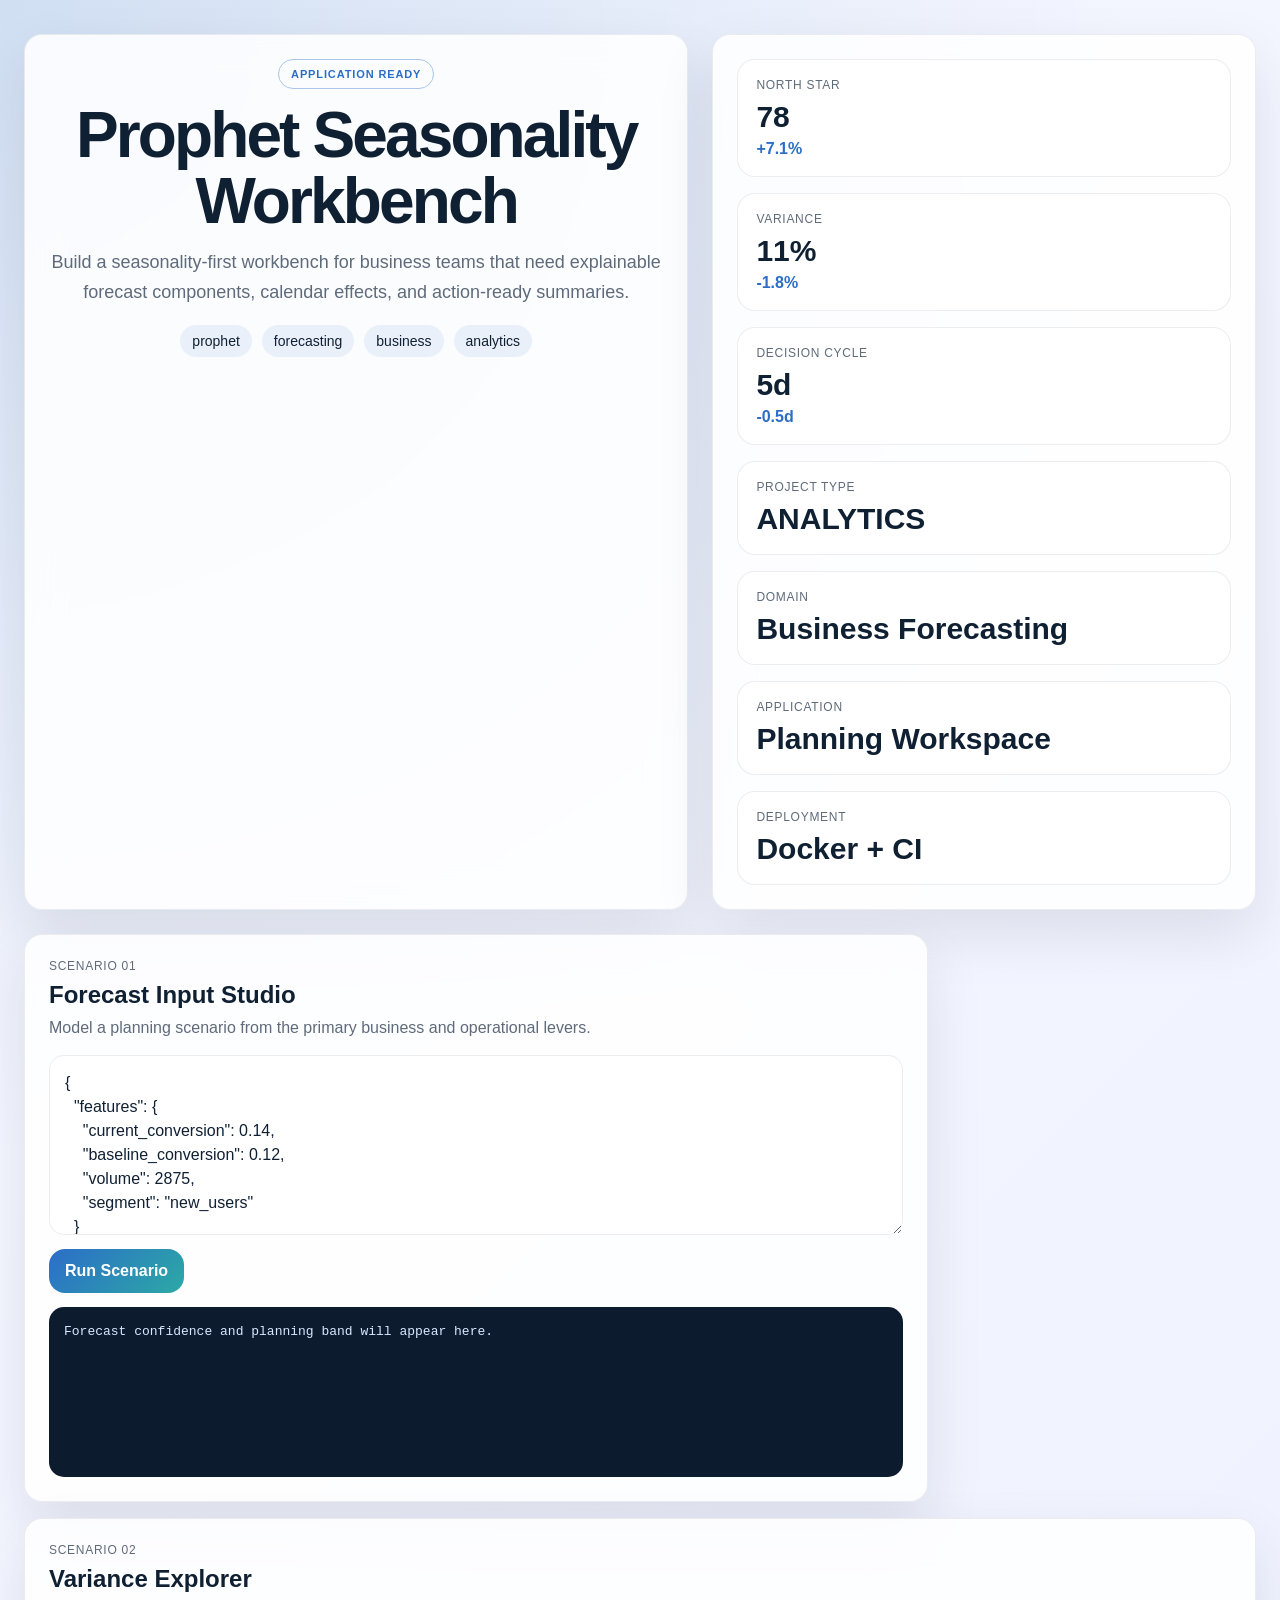
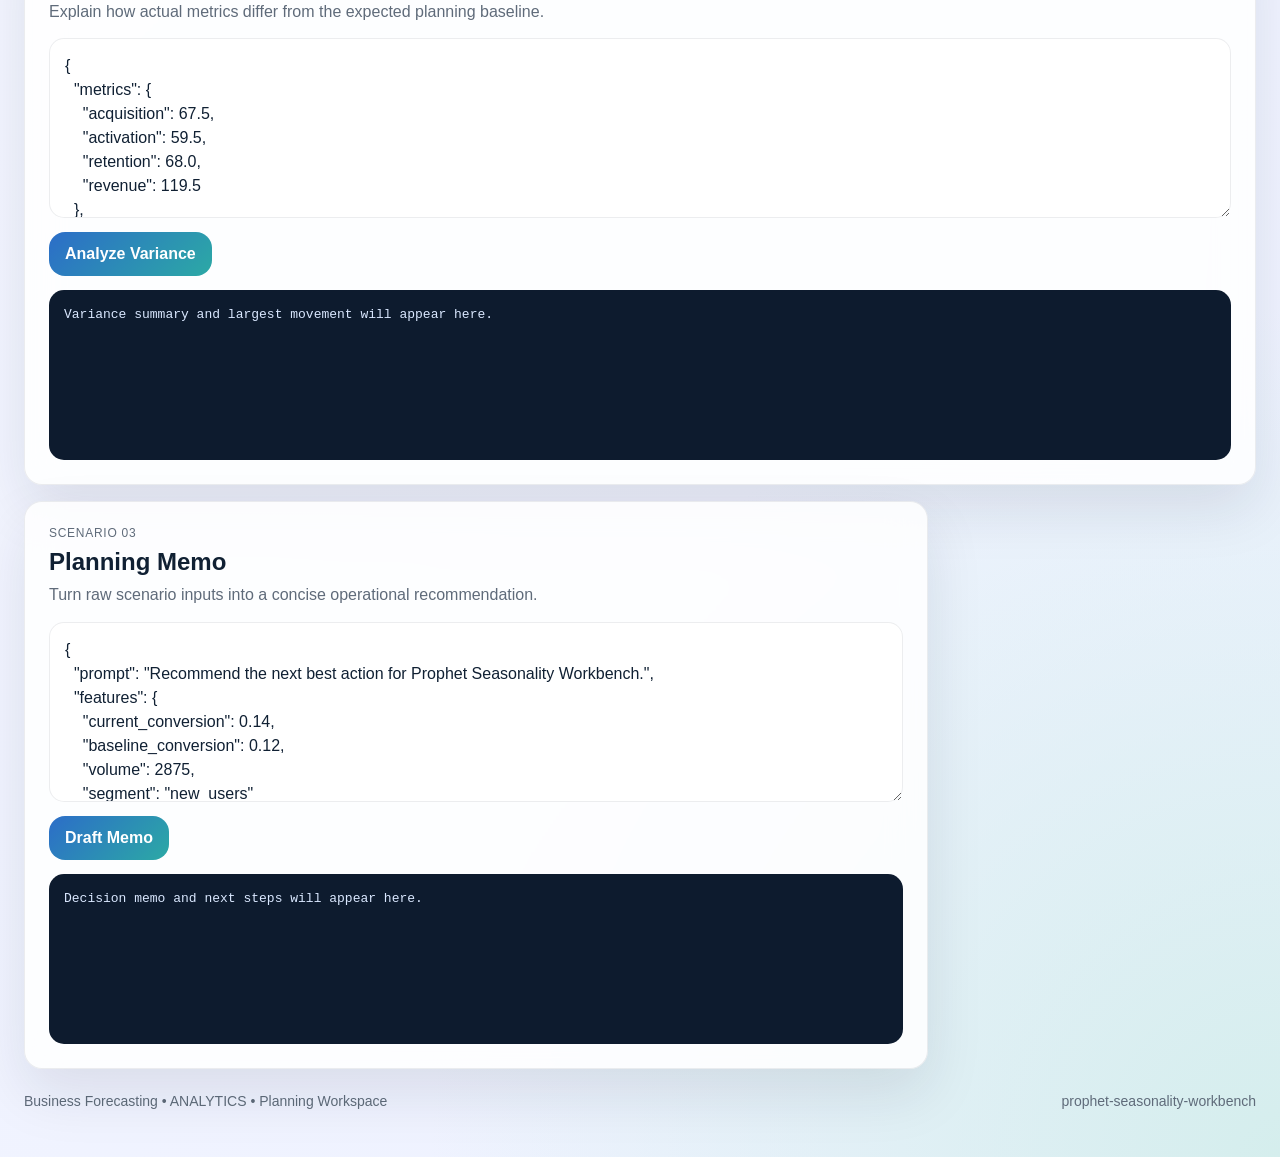
==== src/app/web/index.html @ 988908eb "Publish production-ready portfolio project" ====
<!doctype html>
        <html lang="en">
        <head>
          <meta charset="utf-8">
          <meta name="viewport" content="width=device-width, initial-scale=1">
          <title>Prophet Seasonality Workbench</title>
          <link rel="stylesheet" href="./styles.css">
        </head>
        <body class="surface-aurora">
          <div class="page layout-console eyebrow-outline headline-tall modules-3 hero-align-center">
            <section class="hero">
              <div class="panel hero-copy">
                <span class="eyebrow" data-health>Planning Workspace</span>
                <h1 id="project-title">Prophet Seasonality Workbench</h1>
                <p id="project-summary" class="lead">Build a seasonality-first workbench for business teams that need explainable forecast components, calendar effects, and action-ready summaries.</p>
                <ul id="project-tags" class="tag-list">
                  <li>prophet</li><li>forecasting</li><li>business</li><li>analytics</li>
                </ul>
              </div>
              <div class="panel hero-side">
                <div class="metric-grid">
                  <article class='card'><span>North Star</span><strong>78</strong><em>+7.1%</em></article>
<article class='card'><span>Variance</span><strong>11%</strong><em>-1.8%</em></article>
<article class='card'><span>Decision Cycle</span><strong>5d</strong><em>-0.5d</em></article>
                </div>
                <div class="mini-grid">
                  <article class='mini-card'><span>Project Type</span><strong>ANALYTICS</strong></article><article class='mini-card'><span>Domain</span><strong>Business Forecasting</strong></article><article class='mini-card'><span>Application</span><strong>Planning Workspace</strong></article><article class='mini-card'><span>Deployment</span><strong>Docker + CI</strong></article>
                </div>
              </div>
            </section>
            <section class="app-grid">
              <article class="panel module js-module span-normal">
          <div class="module-header">
            <span>Scenario 01</span>
            <h2>Forecast Input Studio</h2>
            <p>Model a planning scenario from the primary business and operational levers.</p>
          </div>
          <textarea class="js-input">{
  &quot;features&quot;: {
    &quot;current_conversion&quot;: 0.14,
    &quot;baseline_conversion&quot;: 0.12,
    &quot;volume&quot;: 2875,
    &quot;segment&quot;: &quot;new_users&quot;
  }
}</textarea>
          <div class="button-row">
            <button class="js-run" data-endpoint="/score" data-input-mode="json">Run Scenario</button>
          </div>
          <pre class="js-output">Forecast confidence and planning band will appear here.</pre>
        </article>
<article class="panel module js-module span-wide">
          <div class="module-header">
            <span>Scenario 02</span>
            <h2>Variance Explorer</h2>
            <p>Explain how actual metrics differ from the expected planning baseline.</p>
          </div>
          <textarea class="js-input">{
  &quot;metrics&quot;: {
    &quot;acquisition&quot;: 67.5,
    &quot;activation&quot;: 59.5,
    &quot;retention&quot;: 68.0,
    &quot;revenue&quot;: 119.5
  },
  &quot;baseline&quot;: {
    &quot;acquisition&quot;: 62.1,
    &quot;activation&quot;: 54.74,
    &quot;retention&quot;: 62.56,
    &quot;revenue&quot;: 109.94
  }
}</textarea>
          <div class="button-row">
            <button class="js-run" data-endpoint="/analyze" data-input-mode="json">Analyze Variance</button>
          </div>
          <pre class="js-output">Variance summary and largest movement will appear here.</pre>
        </article>
<article class="panel module js-module span-normal">
          <div class="module-header">
            <span>Scenario 03</span>
            <h2>Planning Memo</h2>
            <p>Turn raw scenario inputs into a concise operational recommendation.</p>
          </div>
          <textarea class="js-input">{
  &quot;prompt&quot;: &quot;Recommend the next best action for Prophet Seasonality Workbench.&quot;,
  &quot;features&quot;: {
    &quot;current_conversion&quot;: 0.14,
    &quot;baseline_conversion&quot;: 0.12,
    &quot;volume&quot;: 2875,
    &quot;segment&quot;: &quot;new_users&quot;
  },
  &quot;metrics&quot;: {
    &quot;acquisition&quot;: 67.5,
    &quot;activation&quot;: 59.5,
    &quot;retention&quot;: 68.0,
    &quot;revenue&quot;: 119.5
  }
}</textarea>
          <div class="button-row">
            <button class="js-run" data-endpoint="/recommend" data-input-mode="json">Draft Memo</button>
          </div>
          <pre class="js-output">Decision memo and next steps will appear here.</pre>
        </article>
            </section>
            <footer class="footer">
              <span>Business Forecasting • ANALYTICS • Planning Workspace</span>
              <span>prophet-seasonality-workbench</span>
            </footer>
          </div>
          <script id="bootstrap-data" type="application/json">{"project": {"slug": "prophet-seasonality-workbench", "title": "Prophet Seasonality Workbench", "project_type": "analytics", "domain": "Business Forecasting", "summary": "Build a seasonality-first workbench for business teams that need explainable forecast components, calendar effects, and action-ready summaries.", "tags": ["prophet", "forecasting", "business", "analytics"]}, "app_archetype": "planner", "ui_profile": {"layout": "console", "surface": "aurora", "font_stack": "\"Plus Jakarta Sans\", \"Segoe UI\", sans-serif", "radius": 25, "shadow": 57, "eyebrow_style": "outline", "module_columns": 3, "hero_align": "center", "headline_mode": "tall"}, "app_modules": [{"label": "Scenario 01", "title": "Forecast Input Studio", "description": "Model a planning scenario from the primary business and operational levers.", "endpoint": "/score", "input_mode": "json", "cta": "Run Scenario", "prefill": "{\n  \"features\": {\n    \"current_conversion\": 0.14,\n    \"baseline_conversion\": 0.12,\n    \"volume\": 2875,\n    \"segment\": \"new_users\"\n  }\n}", "hint": "Forecast confidence and planning band will appear here.", "span": "normal"}, {"label": "Scenario 02", "title": "Variance Explorer", "description": "Explain how actual metrics differ from the expected planning baseline.", "endpoint": "/analyze", "input_mode": "json", "cta": "Analyze Variance", "prefill": "{\n  \"metrics\": {\n    \"acquisition\": 67.5,\n    \"activation\": 59.5,\n    \"retention\": 68.0,\n    \"revenue\": 119.5\n  },\n  \"baseline\": {\n    \"acquisition\": 62.1,\n    \"activation\": 54.74,\n    \"retention\": 62.56,\n    \"revenue\": 109.94\n  }\n}", "hint": "Variance summary and largest movement will appear here.", "span": "wide"}, {"label": "Scenario 03", "title": "Planning Memo", "description": "Turn raw scenario inputs into a concise operational recommendation.", "endpoint": "/recommend", "input_mode": "json", "cta": "Draft Memo", "prefill": "{\n  \"prompt\": \"Recommend the next best action for Prophet Seasonality Workbench.\",\n  \"features\": {\n    \"current_conversion\": 0.14,\n    \"baseline_conversion\": 0.12,\n    \"volume\": 2875,\n    \"segment\": \"new_users\"\n  },\n  \"metrics\": {\n    \"acquisition\": 67.5,\n    \"activation\": 59.5,\n    \"retention\": 68.0,\n    \"revenue\": 119.5\n  }\n}", "hint": "Decision memo and next steps will appear here.", "span": "normal"}], "sample_features": {"current_conversion": 0.14, "baseline_conversion": 0.12, "volume": 2875, "segment": "new_users"}, "sample_metrics": {"acquisition": 67.5, "activation": 59.5, "retention": 68.0, "revenue": 119.5}, "knowledge_base": ["Prophet Seasonality Workbench is positioned as a Business Forecasting starter that emphasizes fast iteration, clear documentation, and production-friendly interfaces.", "The primary value proposition is: Build a seasonality-first workbench for business teams that need explainable forecast components, calendar effects, and action-ready summaries.", "Recommended operating model: ship a small API, add observability, validate outputs with stakeholder review, and monitor the top business KPI every week.", "Typical stakeholders include analytics, operations, product, and leadership teams working on prophet, forecasting, business, analytics.", "Source paper: Forecasting at Scale", "Official repo: https://github.com/facebook/prophet", "Production differentiation focus: Translate upstream business forecasting logic into stakeholder-ready dashboards, memos, and scenario controls.; Add reproducible docs, deployment-ready structure, and polished collateral for GitHub and LinkedIn.; Make the core decisions easier to interpret for product, finance, and operations partners."], "dashboard_metrics": [{"label": "North Star", "value": "78", "delta": "+7.1%"}, {"label": "Variance", "value": "11%", "delta": "-1.8%"}, {"label": "Decision Cycle", "value": "5d", "delta": "-0.5d"}]}</script>
          <script src="./app.js"></script>
        </body>
        </html>
---- src/app/web/styles.css ----
:root {
  --accent: #2c6dc8;
  --accent-2: #2ca9a5;
  --accent-soft: color-mix(in srgb, var(--accent) 18%, white);
  --radius: 25px;
  --shadow-size: 57px;
  --font-stack: "Plus Jakarta Sans", "Segoe UI", sans-serif;
  --bg: #f4f7fb;
  --card: rgba(255, 255, 255, 0.86);
  --line: rgba(16, 32, 51, 0.08);
  --ink: #102033;
  --muted: #5f6b7a;
  --output-bg: #0d1b2e;
  --output-ink: #dae8ff;
}
* { box-sizing: border-box; }
html, body { margin: 0; min-height: 100%; }
body {
  font-family: var(--font-stack);
  color: var(--ink);
  background: linear-gradient(145deg, #f8fbff, var(--bg));
}
body.surface-mist {
  --bg: #eef4fb;
  background:
    radial-gradient(circle at top left, color-mix(in srgb, var(--accent) 18%, white), transparent 34%),
    linear-gradient(145deg, #fbfdff, var(--bg));
}
body.surface-aurora {
  --bg: #edf1ff;
  background:
    radial-gradient(circle at 0% 0%, color-mix(in srgb, var(--accent) 22%, white), transparent 38%),
    radial-gradient(circle at 100% 100%, color-mix(in srgb, var(--accent-2) 20%, white), transparent 28%),
    linear-gradient(135deg, #f7f8ff, var(--bg));
}
body.surface-sand {
  --bg: #f5efe8;
  --card: rgba(255, 251, 246, 0.9);
  background:
    linear-gradient(135deg, rgba(255,255,255,0.82), rgba(245, 239, 232, 0.98)),
    radial-gradient(circle at top right, color-mix(in srgb, var(--accent) 16%, white), transparent 32%);
}
body.surface-slate {
  --bg: #ecf0f7;
  --card: rgba(248, 250, 255, 0.88);
  background:
    linear-gradient(160deg, #f7f9fc, var(--bg)),
    radial-gradient(circle at bottom left, color-mix(in srgb, var(--accent-2) 16%, white), transparent 34%);
}
body.surface-paper {
  --bg: #f8f8f4;
  --card: rgba(255,255,255,0.93);
  background:
    linear-gradient(180deg, #fffefb, var(--bg));
}
body.surface-ink {
  --bg: #0f1726;
  --card: rgba(15, 23, 38, 0.88);
  --line: rgba(226, 238, 255, 0.1);
  --ink: #f5f8ff;
  --muted: #b4c0cf;
  --output-bg: rgba(255,255,255,0.06);
  --output-ink: #f5f8ff;
  background:
    radial-gradient(circle at top left, color-mix(in srgb, var(--accent) 28%, transparent), transparent 42%),
    linear-gradient(145deg, #09111d, var(--bg));
}
.page {
  max-width: 1360px;
  margin: 0 auto;
  padding: 34px 24px 48px;
  display: grid;
  gap: 24px;
}
.panel {
  background: var(--card);
  border: 1px solid var(--line);
  border-radius: var(--radius);
  box-shadow: 0 24px var(--shadow-size) rgba(16, 32, 51, 0.1);
  backdrop-filter: blur(18px);
}
.hero {
  display: grid;
  gap: 24px;
}
.hero-copy,
.hero-side,
.module {
  padding: 24px;
}
.eyebrow {
  display: inline-flex;
  align-items: center;
  gap: 8px;
  padding: 8px 12px;
  border-radius: 999px;
  background: var(--accent-soft);
  color: var(--accent);
  text-transform: uppercase;
  letter-spacing: 0.08em;
  font-size: 11px;
  font-weight: 800;
}
.page.eyebrow-outline .eyebrow {
  background: transparent;
  border: 1px solid color-mix(in srgb, var(--accent) 40%, white);
}
.page.eyebrow-soft .eyebrow {
  background: color-mix(in srgb, var(--accent) 12%, white);
  color: color-mix(in srgb, var(--accent) 82%, black);
}
h1 {
  margin: 14px 0 12px;
  font-size: clamp(2.2rem, 5vw, 4.4rem);
  line-height: 0.96;
  letter-spacing: -0.045em;
}
.page.headline-compact h1 { max-width: 10ch; }
.page.headline-tall h1 { line-height: 1.03; font-size: clamp(2.4rem, 5vw, 4.8rem); }
.lead {
  margin: 0;
  font-size: 18px;
  line-height: 1.68;
  color: var(--muted);
  max-width: 62ch;
}
.tag-list {
  list-style: none;
  display: flex;
  flex-wrap: wrap;
  gap: 10px;
  margin: 18px 0 0;
  padding: 0;
}
.tag-list li {
  padding: 8px 12px;
  border-radius: 999px;
  background: color-mix(in srgb, var(--accent) 10%, white);
  color: var(--ink);
  font-size: 14px;
}
.hero-side {
  display: grid;
  gap: 16px;
}
.metric-grid,
.mini-grid,
.app-grid {
  display: grid;
  gap: 16px;
}
.card,
.mini-card {
  background: color-mix(in srgb, var(--card) 92%, white);
  border: 1px solid var(--line);
  border-radius: calc(var(--radius) - 8px);
  padding: 18px;
}
.card span,
.mini-card span,
.module-header span {
  display: block;
  color: var(--muted);
  text-transform: uppercase;
  letter-spacing: 0.06em;
  font-size: 12px;
}
.card strong,
.mini-card strong {
  display: block;
  margin-top: 8px;
  font-size: 30px;
}
.card em {
  display: inline-block;
  margin-top: 6px;
  font-style: normal;
  color: var(--accent);
  font-weight: 700;
}
.module {
  display: grid;
  gap: 14px;
}
.module-header h2 {
  margin: 8px 0 6px;
  font-size: 24px;
}
.module-header p {
  margin: 0;
  color: var(--muted);
  line-height: 1.6;
}
textarea,
button {
  font: inherit;
}
textarea {
  width: 100%;
  min-height: 180px;
  resize: vertical;
  border: 1px solid var(--line);
  border-radius: calc(var(--radius) - 10px);
  padding: 15px;
  background: rgba(255,255,255,0.82);
  color: var(--ink);
  line-height: 1.5;
}
body.surface-ink textarea {
  background: rgba(255,255,255,0.05);
}
.module-input-text {
  min-height: 110px;
}
.button-row {
  display: flex;
  flex-wrap: wrap;
  gap: 10px;
}
button {
  border: 0;
  border-radius: 16px;
  background: linear-gradient(135deg, var(--accent), var(--accent-2));
  color: white;
  padding: 13px 16px;
  font-weight: 700;
  cursor: pointer;
}
pre {
  margin: 0;
  white-space: pre-wrap;
  word-break: break-word;
  background: var(--output-bg);
  color: var(--output-ink);
  border-radius: calc(var(--radius) - 10px);
  padding: 15px;
  min-height: 170px;
  line-height: 1.58;
  font-size: 13px;
  overflow: auto;
}
.footer {
  display: flex;
  justify-content: space-between;
  color: var(--muted);
  font-size: 14px;
}
.page.layout-horizon .hero {
  grid-template-columns: 1.45fr 1fr;
  align-items: stretch;
}
.page.layout-horizon.modules-2 .app-grid,
.page.layout-horizon.modules-3 .app-grid {
  grid-template-columns: repeat(3, minmax(0, 1fr));
}
.page.layout-rail .hero {
  grid-template-columns: 0.92fr 1.08fr;
}
.page.layout-rail .hero-copy {
  padding-top: 34px;
}
.page.layout-rail .app-grid {
  grid-template-columns: repeat(2, minmax(0, 1fr));
}
.page.layout-folio .hero {
  grid-template-columns: 1fr;
}
.page.layout-folio .hero-copy {
  text-align: center;
}
.page.layout-folio .lead {
  margin-inline: auto;
}
.page.layout-folio .tag-list {
  justify-content: center;
}
.page.layout-folio .metric-grid {
  grid-template-columns: repeat(3, minmax(0, 1fr));
}
.page.layout-folio .mini-grid {
  grid-template-columns: repeat(4, minmax(0, 1fr));
}
.page.layout-folio .app-grid {
  grid-template-columns: repeat(2, minmax(0, 1fr));
}
.page.layout-board .hero {
  grid-template-columns: 1fr;
}
.page.layout-board .hero-side {
  grid-template-columns: 1.2fr 0.8fr;
  align-items: start;
}
.page.layout-board .metric-grid {
  grid-template-columns: repeat(3, minmax(0, 1fr));
}
.page.layout-board .app-grid {
  grid-template-columns: repeat(4, minmax(0, 1fr));
}
.page.layout-stack .hero {
  grid-template-columns: 1fr;
}
.page.layout-stack .hero-side {
  grid-template-columns: repeat(2, minmax(0, 1fr));
}
.page.layout-stack .app-grid {
  grid-template-columns: repeat(3, minmax(0, 1fr));
}
.page.layout-console .hero {
  grid-template-columns: 1.1fr 0.9fr;
}
.page.layout-console .panel,
.page.layout-console .card,
.page.layout-console .mini-card {
  border-radius: 18px;
}
.page.modules-2 .app-grid {
  grid-template-columns: repeat(2, minmax(0, 1fr));
}
.module.span-wide {
  grid-column: span 2;
}
.hero-align-center .hero-copy {
  text-align: center;
}
.hero-align-center .lead,
.hero-align-center .tag-list {
  margin-inline: auto;
  justify-content: center;
}
@media (max-width: 1120px) {
  .page.layout-horizon .hero,
  .page.layout-rail .hero,
  .page.layout-console .hero,
  .page.layout-board .hero-side,
  .page.layout-folio .mini-grid,
  .page.layout-stack .hero-side,
  .page.modules-2 .app-grid,
  .page.layout-board .app-grid,
  .page.layout-stack .app-grid,
  .page.layout-horizon.modules-3 .app-grid,
  .page.layout-folio .app-grid {
    grid-template-columns: 1fr;
  }
  .module.span-wide {
    grid-column: auto;
  }
}
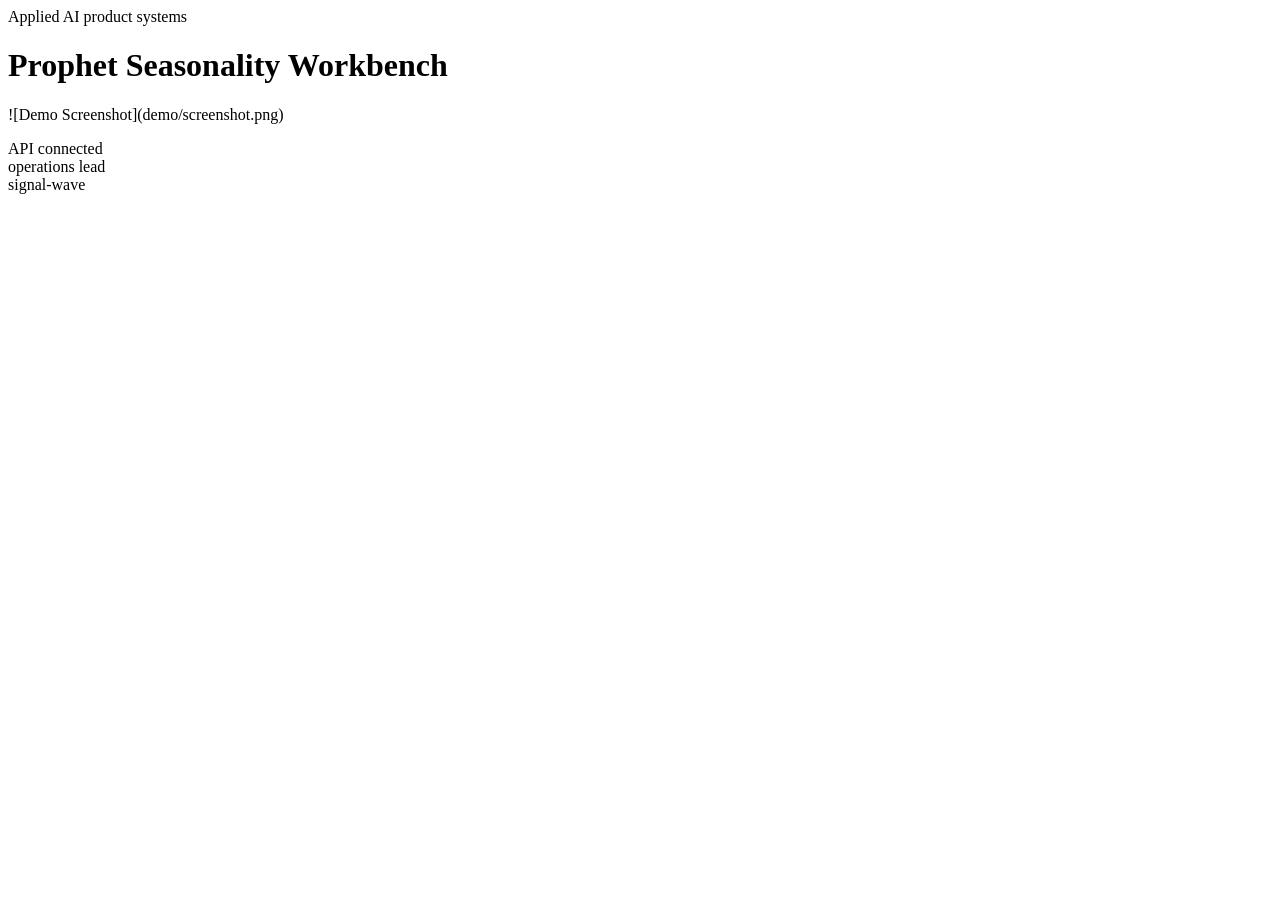
==== commit 7c01f739: "Upgrade to production-grade app scaffold and 3D landing page" ====
--- a/src/app/web/index.html
+++ b/src/app/web/index.html
@@ -1,112 +1,29 @@
-
-        <!doctype html>
-        <html lang="en">
-        <head>
-          <meta charset="utf-8">
-          <meta name="viewport" content="width=device-width, initial-scale=1">
-          <title>Prophet Seasonality Workbench</title>
-          <link rel="stylesheet" href="./styles.css">
-        </head>
-        <body class="surface-aurora">
-          <div class="page layout-console eyebrow-outline headline-tall modules-3 hero-align-center">
-            <section class="hero">
-              <div class="panel hero-copy">
-                <span class="eyebrow" data-health>Planning Workspace</span>
-                <h1 id="project-title">Prophet Seasonality Workbench</h1>
-                <p id="project-summary" class="lead">Build a seasonality-first workbench for business teams that need explainable forecast components, calendar effects, and action-ready summaries.</p>
-                <ul id="project-tags" class="tag-list">
-                  <li>prophet</li><li>forecasting</li><li>business</li><li>analytics</li>
-                </ul>
-              </div>
-              <div class="panel hero-side">
-                <div class="metric-grid">
-                  <article class='card'><span>North Star</span><strong>78</strong><em>+7.1%</em></article>
-<article class='card'><span>Variance</span><strong>11%</strong><em>-1.8%</em></article>
-<article class='card'><span>Decision Cycle</span><strong>5d</strong><em>-0.5d</em></article>
-                </div>
-                <div class="mini-grid">
-                  <article class='mini-card'><span>Project Type</span><strong>ANALYTICS</strong></article><article class='mini-card'><span>Domain</span><strong>Business Forecasting</strong></article><article class='mini-card'><span>Application</span><strong>Planning Workspace</strong></article><article class='mini-card'><span>Deployment</span><strong>Docker + CI</strong></article>
-                </div>
-              </div>
-            </section>
-            <section class="app-grid">
-              <article class="panel module js-module span-normal">
-          <div class="module-header">
-            <span>Scenario 01</span>
-            <h2>Forecast Input Studio</h2>
-            <p>Model a planning scenario from the primary business and operational levers.</p>
-          </div>
-          <textarea class="js-input">{
-  &quot;features&quot;: {
-    &quot;current_conversion&quot;: 0.14,
-    &quot;baseline_conversion&quot;: 0.12,
-    &quot;volume&quot;: 2875,
-    &quot;segment&quot;: &quot;new_users&quot;
-  }
-}</textarea>
-          <div class="button-row">
-            <button class="js-run" data-endpoint="/score" data-input-mode="json">Run Scenario</button>
-          </div>
-          <pre class="js-output">Forecast confidence and planning band will appear here.</pre>
-        </article>
-<article class="panel module js-module span-wide">
-          <div class="module-header">
-            <span>Scenario 02</span>
-            <h2>Variance Explorer</h2>
-            <p>Explain how actual metrics differ from the expected planning baseline.</p>
-          </div>
-          <textarea class="js-input">{
-  &quot;metrics&quot;: {
-    &quot;acquisition&quot;: 67.5,
-    &quot;activation&quot;: 59.5,
-    &quot;retention&quot;: 68.0,
-    &quot;revenue&quot;: 119.5
-  },
-  &quot;baseline&quot;: {
-    &quot;acquisition&quot;: 62.1,
-    &quot;activation&quot;: 54.74,
-    &quot;retention&quot;: 62.56,
-    &quot;revenue&quot;: 109.94
-  }
-}</textarea>
-          <div class="button-row">
-            <button class="js-run" data-endpoint="/analyze" data-input-mode="json">Analyze Variance</button>
-          </div>
-          <pre class="js-output">Variance summary and largest movement will appear here.</pre>
-        </article>
-<article class="panel module js-module span-normal">
-          <div class="module-header">
-            <span>Scenario 03</span>
-            <h2>Planning Memo</h2>
-            <p>Turn raw scenario inputs into a concise operational recommendation.</p>
-          </div>
-          <textarea class="js-input">{
-  &quot;prompt&quot;: &quot;Recommend the next best action for Prophet Seasonality Workbench.&quot;,
-  &quot;features&quot;: {
-    &quot;current_conversion&quot;: 0.14,
-    &quot;baseline_conversion&quot;: 0.12,
-    &quot;volume&quot;: 2875,
-    &quot;segment&quot;: &quot;new_users&quot;
-  },
-  &quot;metrics&quot;: {
-    &quot;acquisition&quot;: 67.5,
-    &quot;activation&quot;: 59.5,
-    &quot;retention&quot;: 68.0,
-    &quot;revenue&quot;: 119.5
-  }
-}</textarea>
-          <div class="button-row">
-            <button class="js-run" data-endpoint="/recommend" data-input-mode="json">Draft Memo</button>
-          </div>
-          <pre class="js-output">Decision memo and next steps will appear here.</pre>
-        </article>
-            </section>
-            <footer class="footer">
-              <span>Business Forecasting • ANALYTICS • Planning Workspace</span>
-              <span>prophet-seasonality-workbench</span>
-            </footer>
-          </div>
-          <script id="bootstrap-data" type="application/json">{"project": {"slug": "prophet-seasonality-workbench", "title": "Prophet Seasonality Workbench", "project_type": "analytics", "domain": "Business Forecasting", "summary": "Build a seasonality-first workbench for business teams that need explainable forecast components, calendar effects, and action-ready summaries.", "tags": ["prophet", "forecasting", "business", "analytics"]}, "app_archetype": "planner", "ui_profile": {"layout": "console", "surface": "aurora", "font_stack": "\"Plus Jakarta Sans\", \"Segoe UI\", sans-serif", "radius": 25, "shadow": 57, "eyebrow_style": "outline", "module_columns": 3, "hero_align": "center", "headline_mode": "tall"}, "app_modules": [{"label": "Scenario 01", "title": "Forecast Input Studio", "description": "Model a planning scenario from the primary business and operational levers.", "endpoint": "/score", "input_mode": "json", "cta": "Run Scenario", "prefill": "{\n  \"features\": {\n    \"current_conversion\": 0.14,\n    \"baseline_conversion\": 0.12,\n    \"volume\": 2875,\n    \"segment\": \"new_users\"\n  }\n}", "hint": "Forecast confidence and planning band will appear here.", "span": "normal"}, {"label": "Scenario 02", "title": "Variance Explorer", "description": "Explain how actual metrics differ from the expected planning baseline.", "endpoint": "/analyze", "input_mode": "json", "cta": "Analyze Variance", "prefill": "{\n  \"metrics\": {\n    \"acquisition\": 67.5,\n    \"activation\": 59.5,\n    \"retention\": 68.0,\n    \"revenue\": 119.5\n  },\n  \"baseline\": {\n    \"acquisition\": 62.1,\n    \"activation\": 54.74,\n    \"retention\": 62.56,\n    \"revenue\": 109.94\n  }\n}", "hint": "Variance summary and largest movement will appear here.", "span": "wide"}, {"label": "Scenario 03", "title": "Planning Memo", "description": "Turn raw scenario inputs into a concise operational recommendation.", "endpoint": "/recommend", "input_mode": "json", "cta": "Draft Memo", "prefill": "{\n  \"prompt\": \"Recommend the next best action for Prophet Seasonality Workbench.\",\n  \"features\": {\n    \"current_conversion\": 0.14,\n    \"baseline_conversion\": 0.12,\n    \"volume\": 2875,\n    \"segment\": \"new_users\"\n  },\n  \"metrics\": {\n    \"acquisition\": 67.5,\n    \"activation\": 59.5,\n    \"retention\": 68.0,\n    \"revenue\": 119.5\n  }\n}", "hint": "Decision memo and next steps will appear here.", "span": "normal"}], "sample_features": {"current_conversion": 0.14, "baseline_conversion": 0.12, "volume": 2875, "segment": "new_users"}, "sample_metrics": {"acquisition": 67.5, "activation": 59.5, "retention": 68.0, "revenue": 119.5}, "knowledge_base": ["Prophet Seasonality Workbench is positioned as a Business Forecasting starter that emphasizes fast iteration, clear documentation, and production-friendly interfaces.", "The primary value proposition is: Build a seasonality-first workbench for business teams that need explainable forecast components, calendar effects, and action-ready summaries.", "Recommended operating model: ship a small API, add observability, validate outputs with stakeholder review, and monitor the top business KPI every week.", "Typical stakeholders include analytics, operations, product, and leadership teams working on prophet, forecasting, business, analytics.", "Source paper: Forecasting at Scale", "Official repo: https://github.com/facebook/prophet", "Production differentiation focus: Translate upstream business forecasting logic into stakeholder-ready dashboards, memos, and scenario controls.; Add reproducible docs, deployment-ready structure, and polished collateral for GitHub and LinkedIn.; Make the core decisions easier to interpret for product, finance, and operations partners."], "dashboard_metrics": [{"label": "North Star", "value": "78", "delta": "+7.1%"}, {"label": "Variance", "value": "11%", "delta": "-1.8%"}, {"label": "Decision Cycle", "value": "5d", "delta": "-0.5d"}]}</script>
-          <script src="./app.js"></script>
-        </body>
-        </html>
+<!DOCTYPE html>
+<html lang="en">
+<head>
+  <meta charset="UTF-8" />
+  <meta name="viewport" content="width=device-width, initial-scale=1.0" />
+  <title>Prophet Seasonality Workbench App</title>
+  <link rel="stylesheet" href="/assets/styles.css" />
+</head>
+<body>
+  <div id="scene" class="app-scene">
+    <header class="shell hero">
+      <div>
+        <span class="eyebrow">Applied AI product systems</span>
+        <h1>Prophet Seasonality Workbench</h1>
+        <p>![Demo Screenshot](demo/screenshot.png)</p>
+      </div>
+      <aside class="status-card">
+        <div class="pill">API connected</div>
+        <div class="pill">operations lead</div>
+        <div class="pill">signal-wave</div>
+      </aside>
+    </header>
+    <section id="metrics" class="grid metrics"></section>
+    <section id="signals" class="grid signals"></section>
+  </div>
+  <script>window.PROJECT_MANIFEST = {"slug": "prophet-seasonality-workbench", "title": "Prophet Seasonality Workbench", "summary": "![Demo Screenshot](demo/screenshot.png)", "domain": "Applied AI product systems", "audience": "operations lead", "promise": "Turn promising technical capability into a production-shaped workflow for real teams.", "hero": ["Production-grade app scaffold with API, CI, tests, Docker, and GitHub Pages landing.", "3D landing surface designed for GitHub Pages and recruiter-friendly storytelling.", "App backend structured for local or container deployment without changing the product narrative."], "kpis": [{"label": "Workflow clarity", "value": "84%", "note": "Operator actions mapped to product stages"}, {"label": "Deployment posture", "value": "API + Docker", "note": "Local and containerized startup paths"}, {"label": "Presentation layer", "value": "3D Pages ready", "note": "Static GitHub landing page included"}], "stages": ["ingest", "validate", "analyze", "decide", "monitor"], "cards": [{"title": "Operator cockpit", "body": "One-screen surface for the operations lead to understand what matters first."}, {"title": "API contract", "body": "Structured endpoints for health, manifest, readiness, and showcase data."}, {"title": "Deployment path", "body": "Repository includes Docker, Compose, CI workflow, and a Pages-ready landing surface."}], "scene": "signal-wave", "theme": {"bg": "#08100e", "surface": "#101d1a", "ink": "#ebfff8", "muted": "#8eb5a6", "accent": "#4ce0b3", "accent2": "#8fb8ff"}, "pages_url": "https://r-behera.github.io/prophet-seasonality-workbench/", "api_examples": {"health": {"status": "ok", "project": "prophet-seasonality-workbench"}, "readiness": {"api": "ready", "landing_page": "docs/index.html", "container": "Dockerfile present"}, "signals": [{"name": "Decision coverage", "status": "strong", "detail": "App and landing narrative aligned"}, {"name": "Operator context", "status": "strong", "detail": "Primary user anchored as operations lead"}, {"name": "Delivery path", "status": "ready", "detail": "Pages + containerized app scaffold generated"}]}};</script>
+  <script src="/assets/app.js"></script>
+</body>
+</html>
